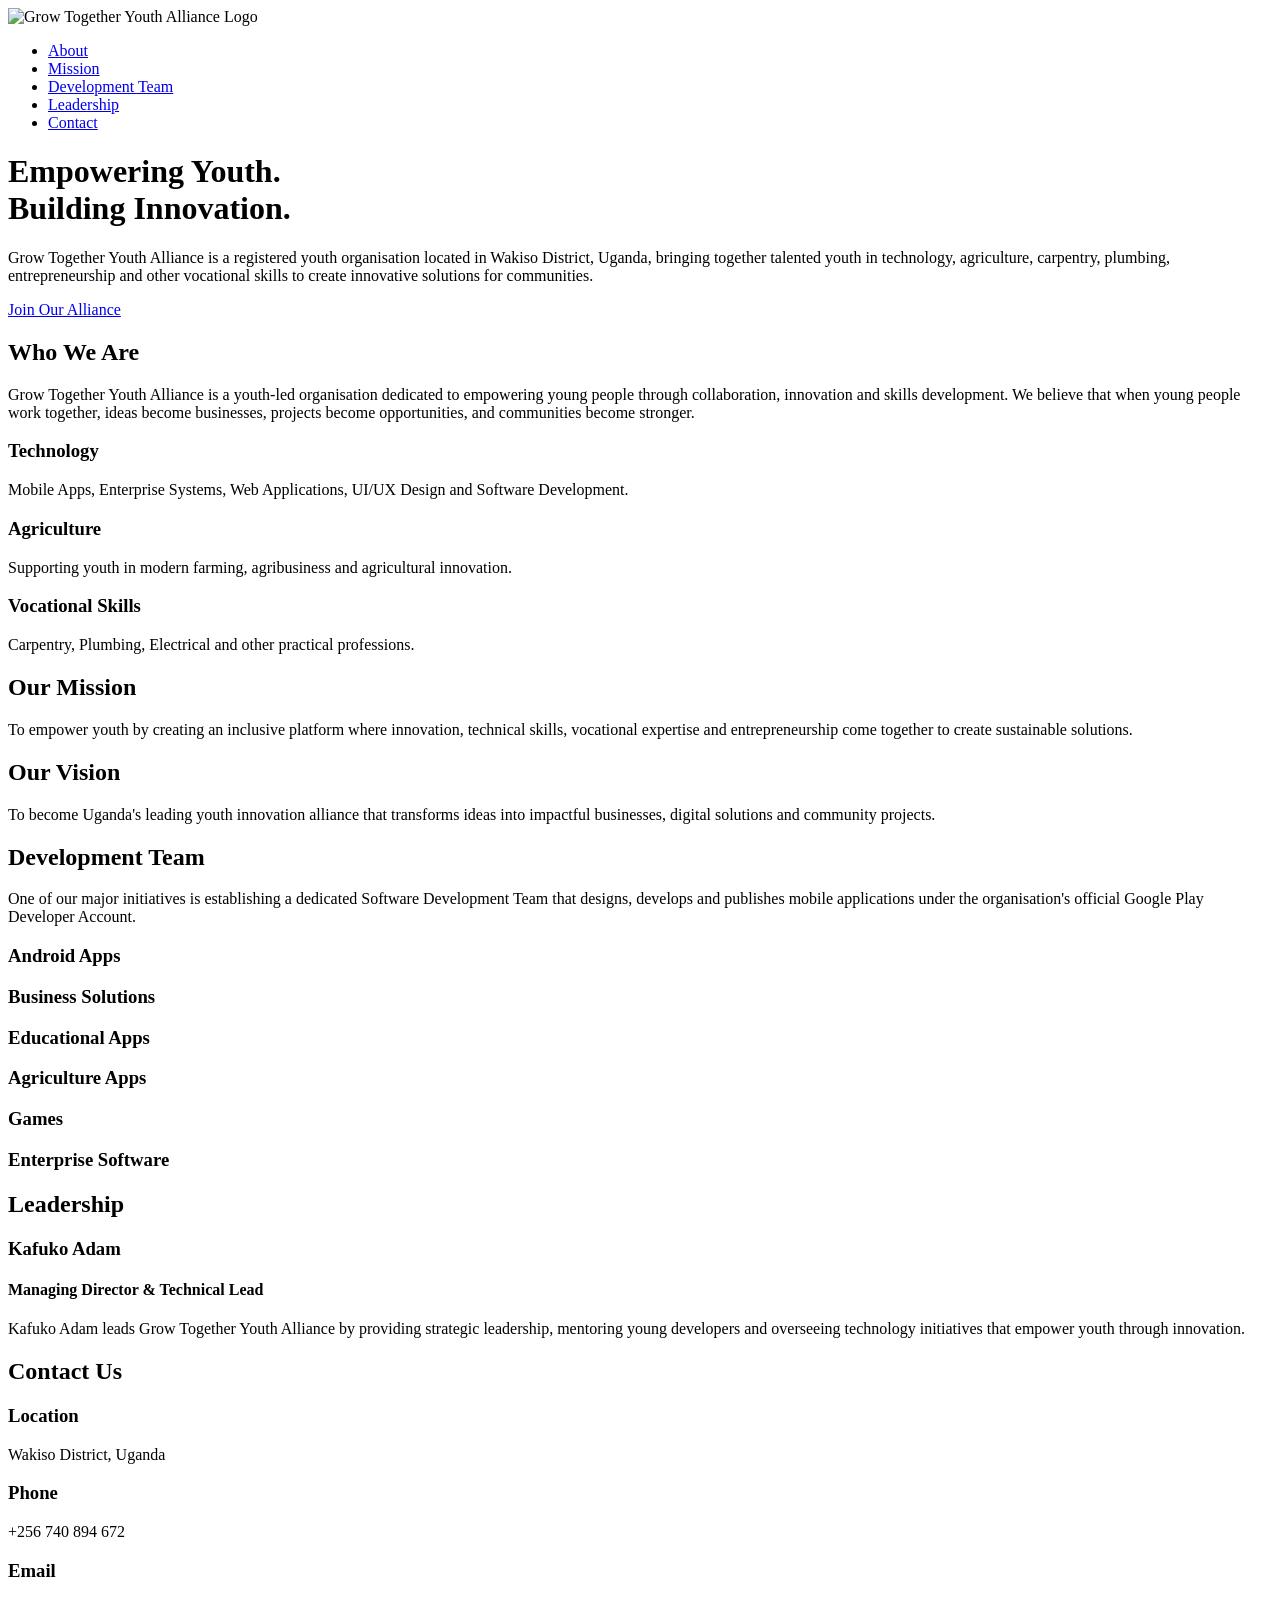
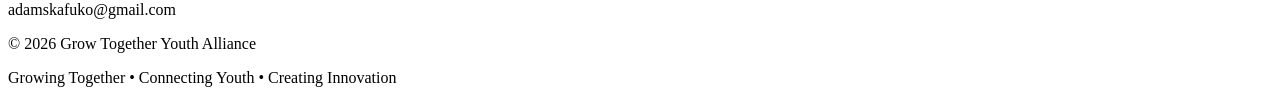
==== index.html @ 1f919014 "Create index.html" ====
<!DOCTYPE html>
<html lang="en">
<head>

<meta charset="UTF-8">
<meta name="viewport" content="width=device-width, initial-scale=1.0">

<title>Grow Together Youth Alliance</title>

<link rel="stylesheet" href="style.css">

<link href="https://fonts.googleapis.com/css2?family=Poppins:wght@300;400;500;600;700;800&display=swap" rel="stylesheet">

</head>

<body>

<header>

<div class="container">

<nav>

<div class="logo">

<img src="images/logo.png" alt="Grow Together Youth Alliance Logo">

</div>

<ul>

<li><a href="#about">About</a></li>
<li><a href="#mission">Mission</a></li>
<li><a href="#team">Development Team</a></li>
<li><a href="#leadership">Leadership</a></li>
<li><a href="#contact">Contact</a></li>

</ul>

</nav>

<div class="hero">

<h1>Empowering Youth.<br>Building Innovation.</h1>

<p>

Grow Together Youth Alliance is a registered youth organisation located in
Wakiso District, Uganda, bringing together talented youth in technology,
agriculture, carpentry, plumbing, entrepreneurship and other vocational
skills to create innovative solutions for communities.

</p>

<a href="#contact" class="btn">
Join Our Alliance
</a>

</div>

</div>

</header>

<section id="about">

<div class="container">

<h2>Who We Are</h2>

<p>

Grow Together Youth Alliance is a youth-led organisation dedicated to
empowering young people through collaboration, innovation and skills
development.

We believe that when young people work together, ideas become businesses,
projects become opportunities, and communities become stronger.

</p>

<div class="cards">

<div class="card">
<h3>Technology</h3>
<p>
Mobile Apps, Enterprise Systems, Web Applications,
UI/UX Design and Software Development.
</p>
</div>

<div class="card">
<h3>Agriculture</h3>
<p>
Supporting youth in modern farming,
agribusiness and agricultural innovation.
</p>
</div>

<div class="card">
<h3>Vocational Skills</h3>
<p>
Carpentry, Plumbing, Electrical and
other practical professions.
</p>
</div>

</div>

</div>

</section>

<section class="green" id="mission">

<div class="container">

<h2>Our Mission</h2>

<p>

To empower youth by creating an inclusive platform where innovation,
technical skills, vocational expertise and entrepreneurship come together
to create sustainable solutions.

</p>

<h2>Our Vision</h2>

<p>

To become Uganda's leading youth innovation alliance that transforms ideas
into impactful businesses, digital solutions and community projects.

</p>

</div>

</section>

<section id="team">

<div class="container">

<h2>Development Team</h2>

<p>

One of our major initiatives is establishing a dedicated Software
Development Team that designs, develops and publishes mobile applications
under the organisation's official Google Play Developer Account.

</p>

<div class="cards">

<div class="card">
<h3>Android Apps</h3>
</div>

<div class="card">
<h3>Business Solutions</h3>
</div>

<div class="card">
<h3>Educational Apps</h3>
</div>

<div class="card">
<h3>Agriculture Apps</h3>
</div>

<div class="card">
<h3>Games</h3>
</div>

<div class="card">
<h3>Enterprise Software</h3>
</div>

</div>

</div>

</section>

<section class="orange" id="leadership">

<div class="container">

<h2>Leadership</h2>

<div class="leader">

<h3>Kafuko Adam</h3>

<h4>Managing Director & Technical Lead</h4>

<p>

Kafuko Adam leads Grow Together Youth Alliance by providing strategic
leadership, mentoring young developers and overseeing technology
initiatives that empower youth through innovation.

</p>

</div>

</div>

</section>

<section id="contact">

<div class="container">

<h2>Contact Us</h2>

<div class="contact-box">

<div>

<h3>Location</h3>

<p>Wakiso District, Uganda</p>

</div>

<div>

<h3>Phone</h3>

<p>+256 740 894 672</p>

</div>

<div>

<h3>Email</h3>

<p>adamskafuko@gmail.com</p>

</div>

</div>

</div>

</section>

<footer>

<p>

© 2026 Grow Together Youth Alliance

</p>

<p>

Growing Together • Connecting Youth • Creating Innovation

</p>

</footer>

</body>
</html>
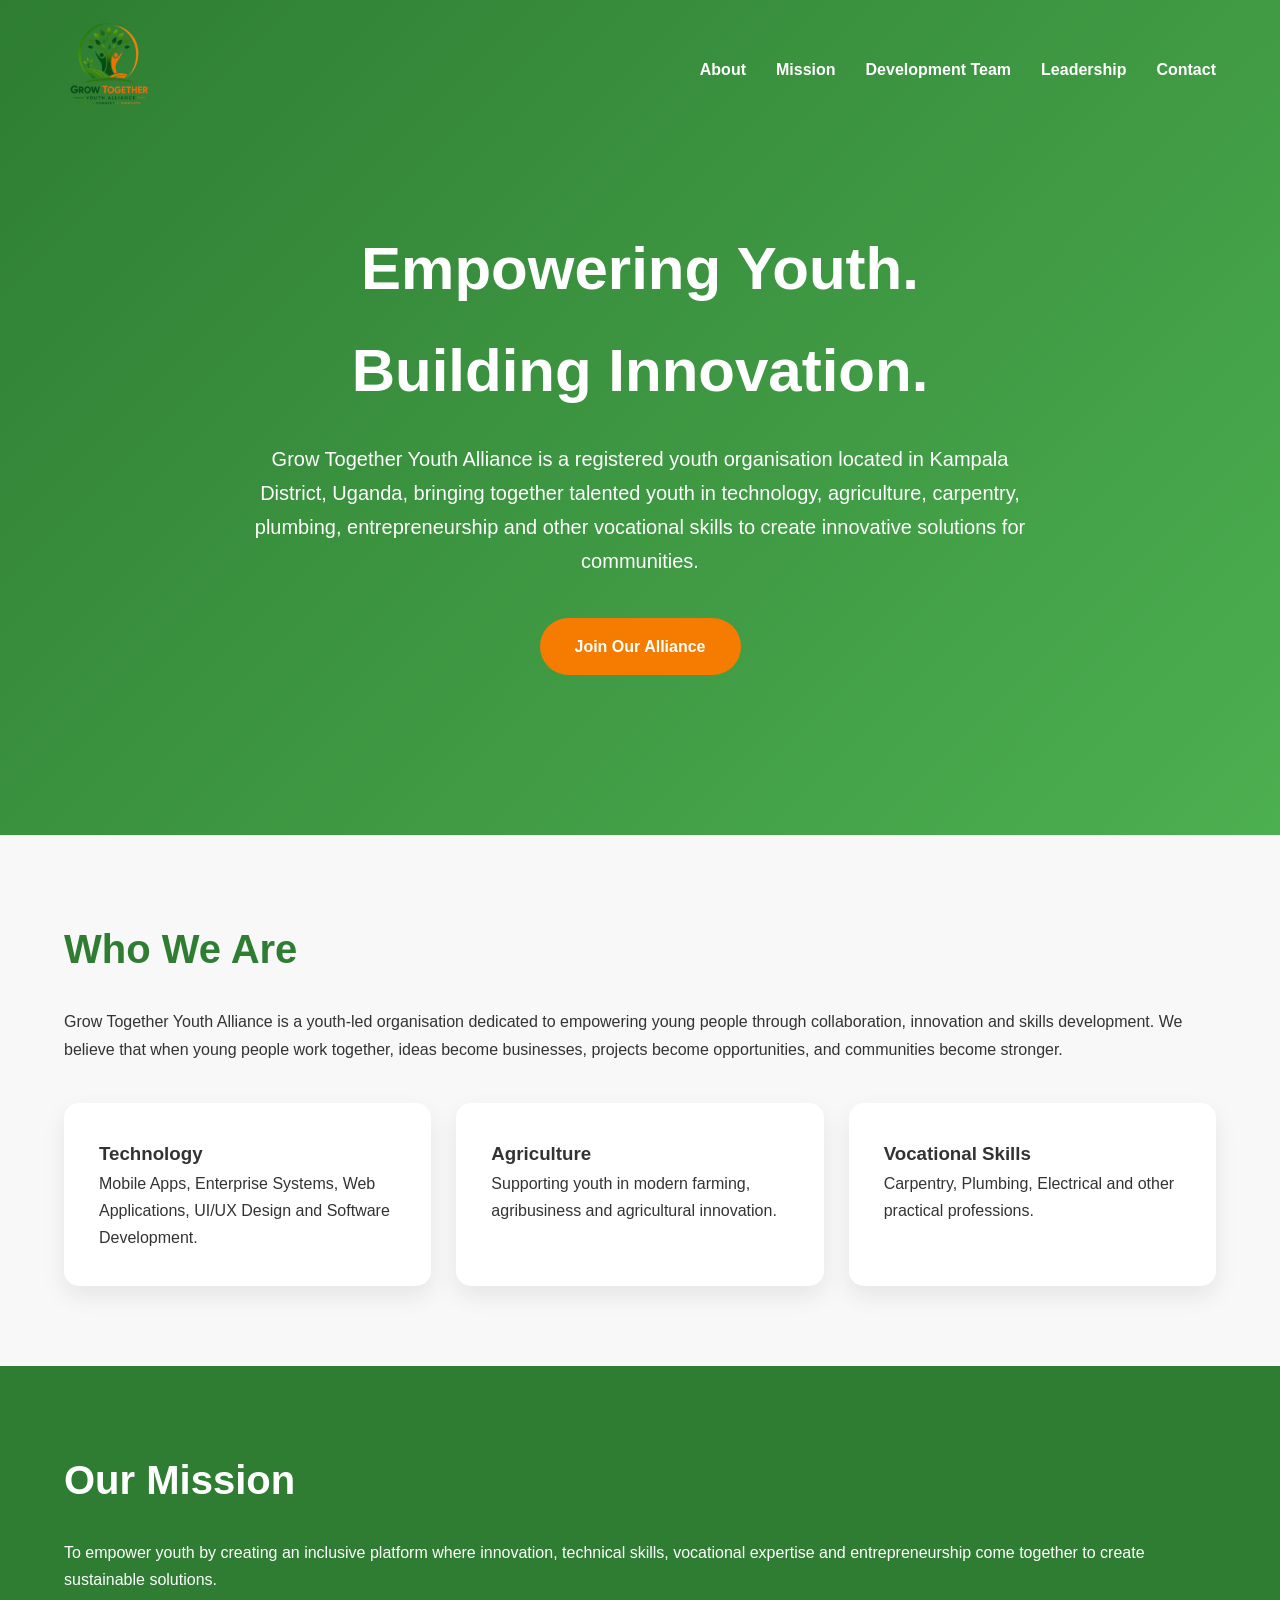
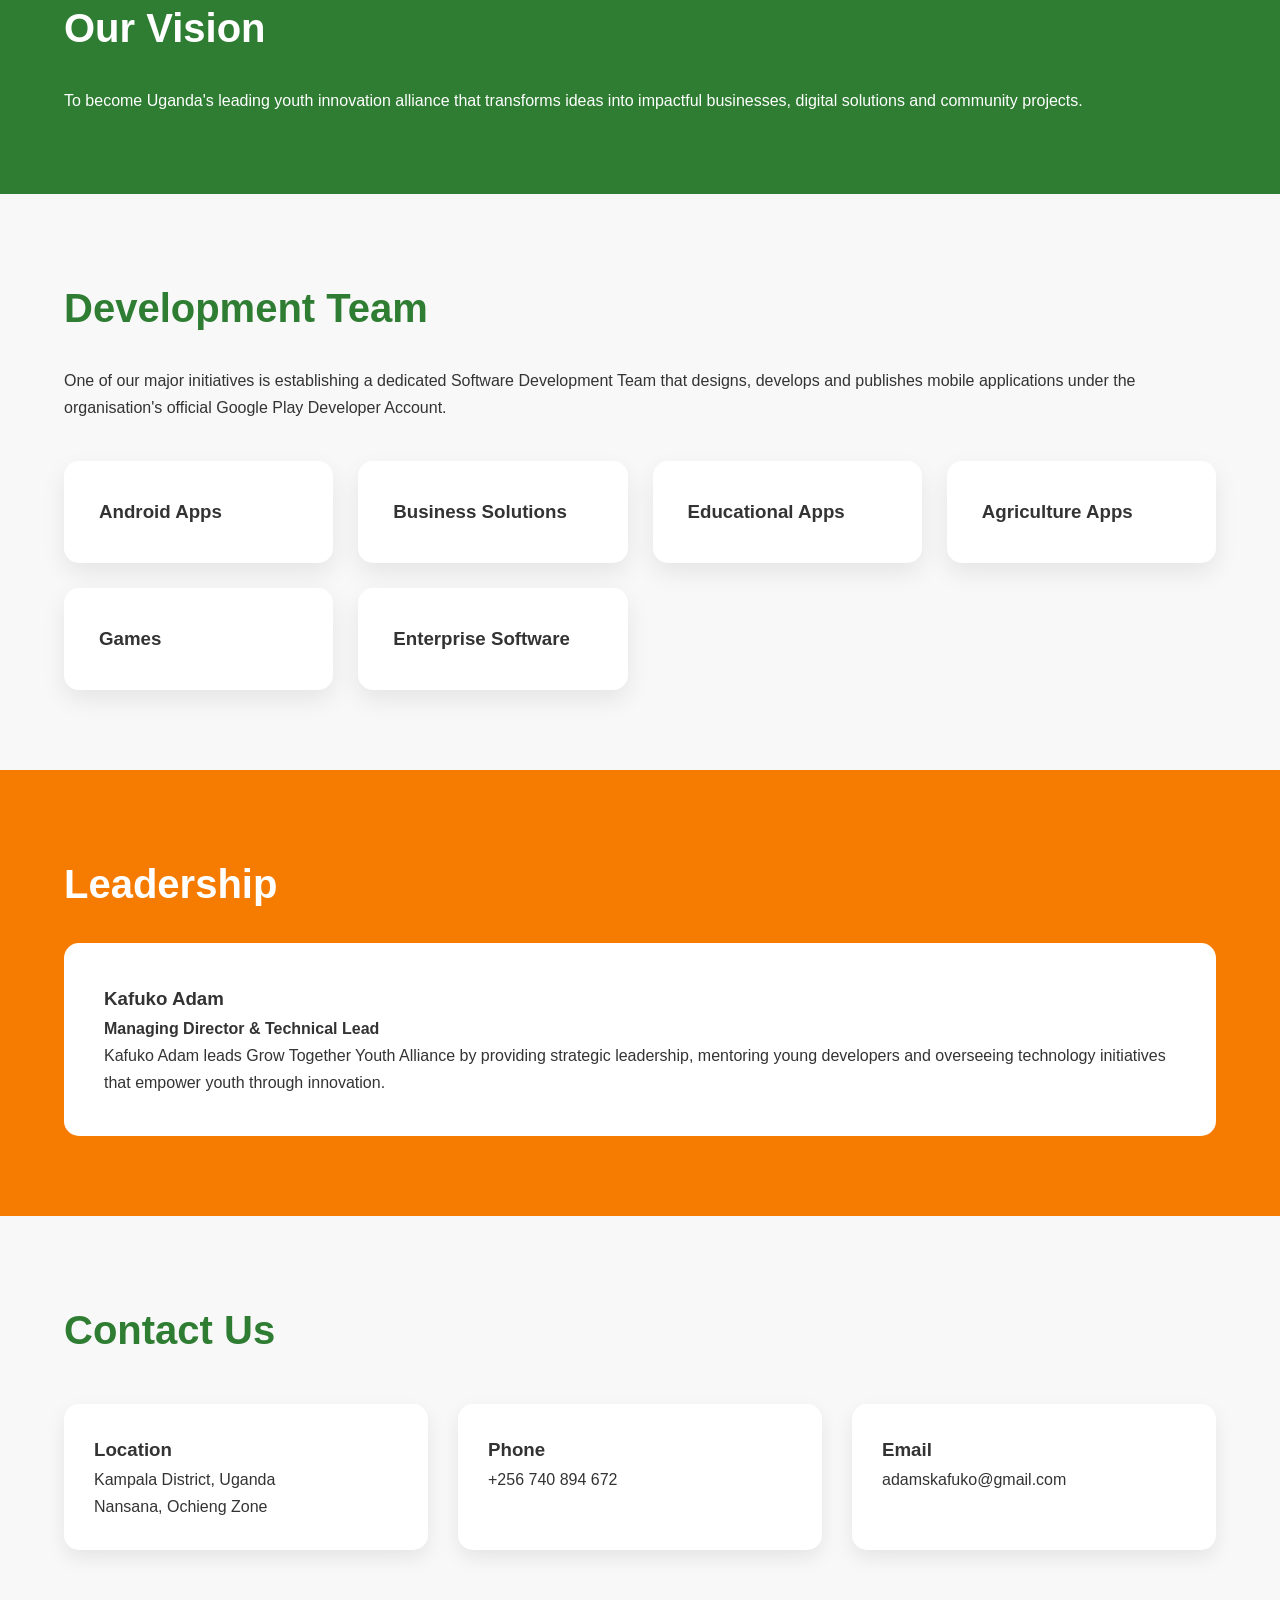
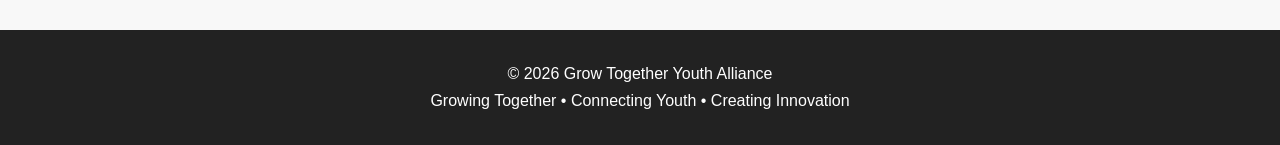
==== commit 787e1212: "Update index.html" ====
--- a/index.html
+++ b/index.html
@@ -23,7 +23,7 @@
 
 <div class="logo">
 
-<img src="images/logo.png" alt="Grow Together Youth Alliance Logo">
+<img src="grow.png" alt="Grow Together Youth Alliance Logo">
 
 </div>
 
@@ -46,7 +46,7 @@
 <p>
 
 Grow Together Youth Alliance is a registered youth organisation located in
-Wakiso District, Uganda, bringing together talented youth in technology,
+Kampala District, Uganda, bringing together talented youth in technology,
 agriculture, carpentry, plumbing, entrepreneurship and other vocational
 skills to create innovative solutions for communities.
 
@@ -222,7 +222,8 @@
 
 <h3>Location</h3>
 
-<p>Wakiso District, Uganda</p>
+<p>Kampala District, Uganda</p>
+<p>Nansana, Ochieng Zone</p>
 
 </div>
 
--- a/style.css
+++ b/style.css
@@ -0,0 +1,245 @@
+*{
+margin:0;
+padding:0;
+box-sizing:border-box;
+}
+
+body{
+
+font-family:'Poppins',sans-serif;
+line-height:1.7;
+background:#f8f8f8;
+color:#333;
+
+}
+
+.container{
+
+width:90%;
+max-width:1200px;
+margin:auto;
+
+}
+
+header{
+
+background:linear-gradient(135deg,#2E7D32,#4CAF50);
+color:white;
+padding-bottom:80px;
+
+}
+
+nav{
+
+display:flex;
+justify-content:space-between;
+align-items:center;
+padding:20px 0;
+
+}
+
+.logo img{
+
+height:90px;
+
+}
+
+nav ul{
+
+display:flex;
+list-style:none;
+
+}
+
+nav li{
+
+margin-left:30px;
+
+}
+
+nav a{
+
+color:white;
+text-decoration:none;
+font-weight:600;
+
+}
+
+.hero{
+
+text-align:center;
+padding:80px 0;
+
+}
+
+.hero h1{
+
+font-size:60px;
+margin-bottom:20px;
+
+}
+
+.hero p{
+
+max-width:800px;
+margin:auto;
+font-size:20px;
+
+}
+
+.btn{
+
+display:inline-block;
+margin-top:40px;
+padding:15px 35px;
+background:#F57C00;
+color:white;
+text-decoration:none;
+border-radius:40px;
+font-weight:bold;
+transition:.3s;
+
+}
+
+.btn:hover{
+
+background:#ff9800;
+
+}
+
+section{
+
+padding:80px 0;
+
+}
+
+h2{
+
+font-size:40px;
+color:#2E7D32;
+margin-bottom:25px;
+
+}
+
+.cards{
+
+display:grid;
+grid-template-columns:repeat(auto-fit,minmax(260px,1fr));
+gap:25px;
+margin-top:40px;
+
+}
+
+.card{
+
+background:white;
+padding:35px;
+border-radius:15px;
+box-shadow:0 10px 25px rgba(0,0,0,.08);
+transition:.3s;
+
+}
+
+.card:hover{
+
+transform:translateY(-10px);
+
+}
+
+.green{
+
+background:#2E7D32;
+color:white;
+
+}
+
+.green h2{
+
+color:white;
+
+}
+
+.orange{
+
+background:#F57C00;
+color:white;
+
+}
+
+.orange h2{
+
+color:white;
+
+}
+
+.leader{
+
+background:white;
+color:#333;
+padding:40px;
+border-radius:15px;
+
+}
+
+.contact-box{
+
+display:grid;
+grid-template-columns:repeat(auto-fit,minmax(250px,1fr));
+gap:30px;
+margin-top:40px;
+
+}
+
+.contact-box div{
+
+background:white;
+padding:30px;
+border-radius:15px;
+box-shadow:0 8px 20px rgba(0,0,0,.08);
+
+}
+
+footer{
+
+background:#222;
+color:white;
+text-align:center;
+padding:30px;
+
+}
+
+@media(max-width:768px){
+
+nav{
+
+flex-direction:column;
+
+}
+
+nav ul{
+
+margin-top:20px;
+flex-wrap:wrap;
+justify-content:center;
+
+}
+
+nav li{
+
+margin:10px;
+
+}
+
+.hero h1{
+
+font-size:38px;
+
+}
+
+.hero p{
+
+font-size:18px;
+
+}
+
+}
